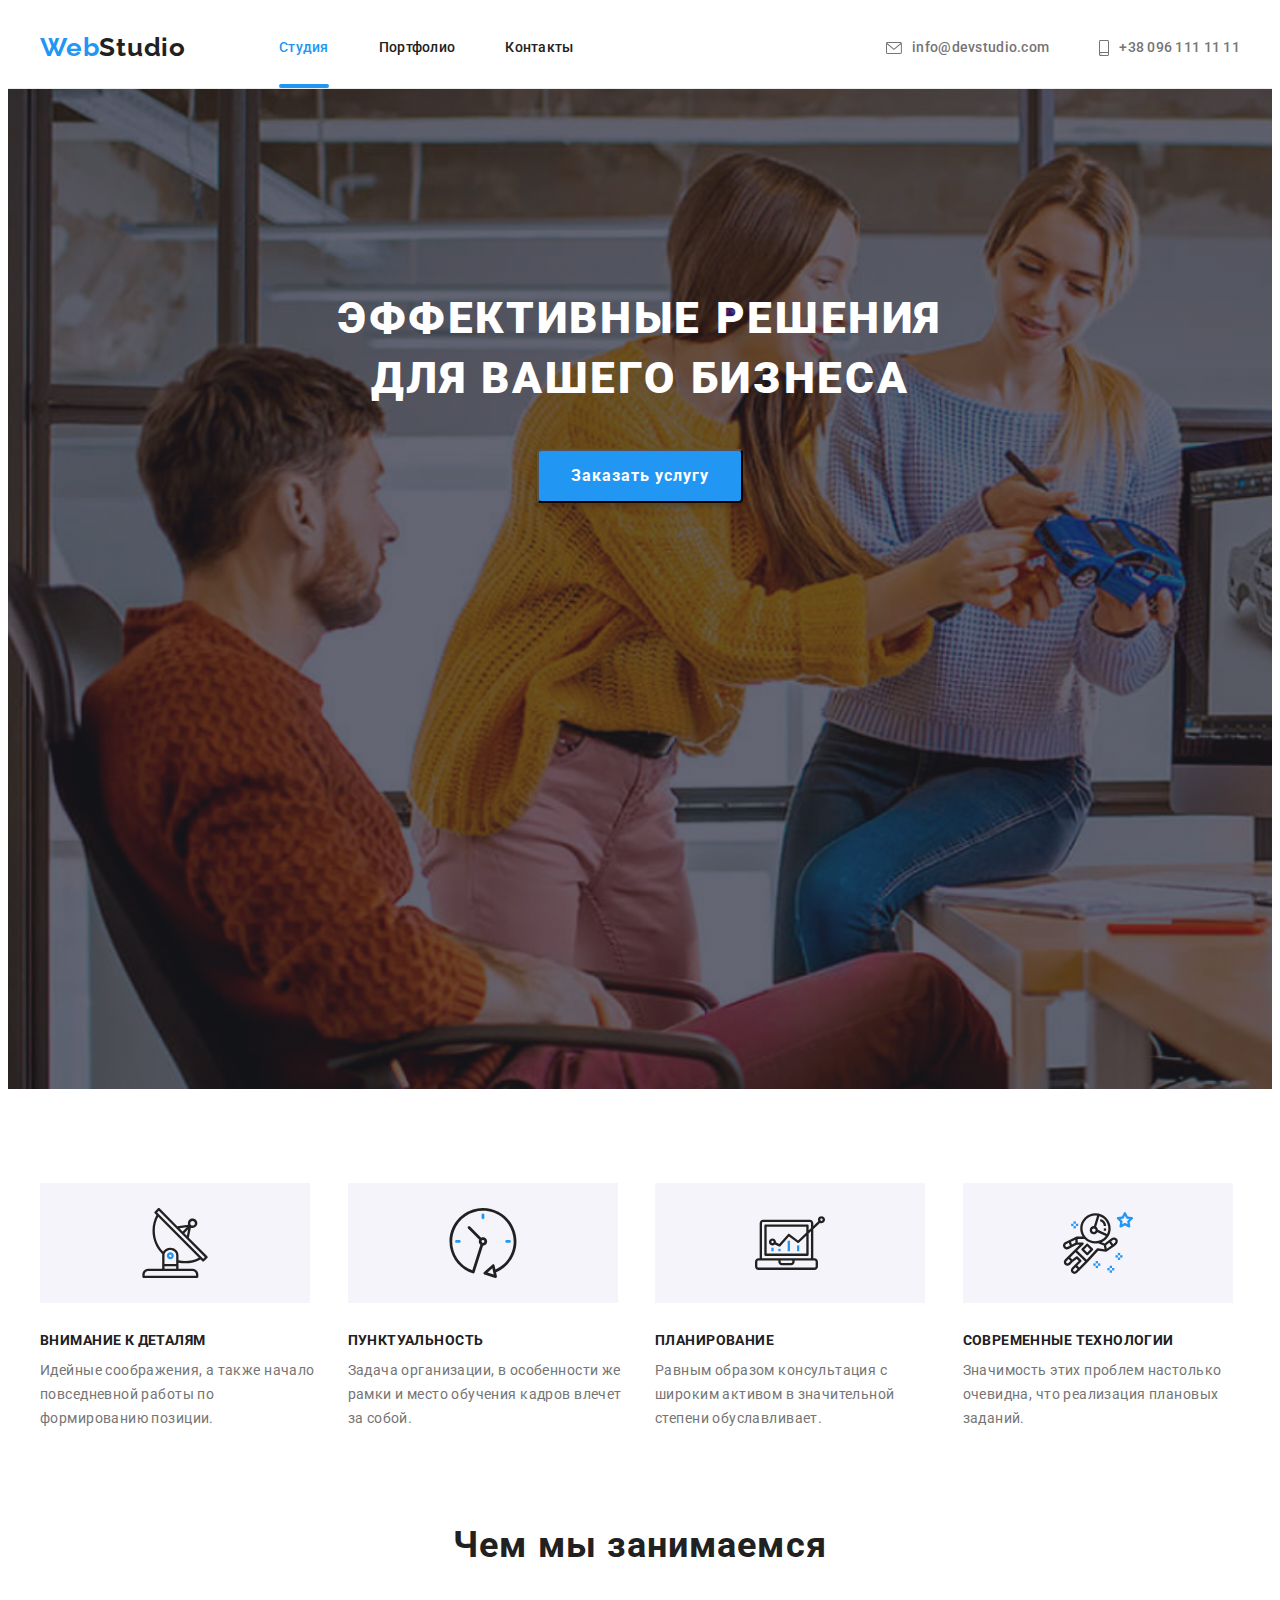
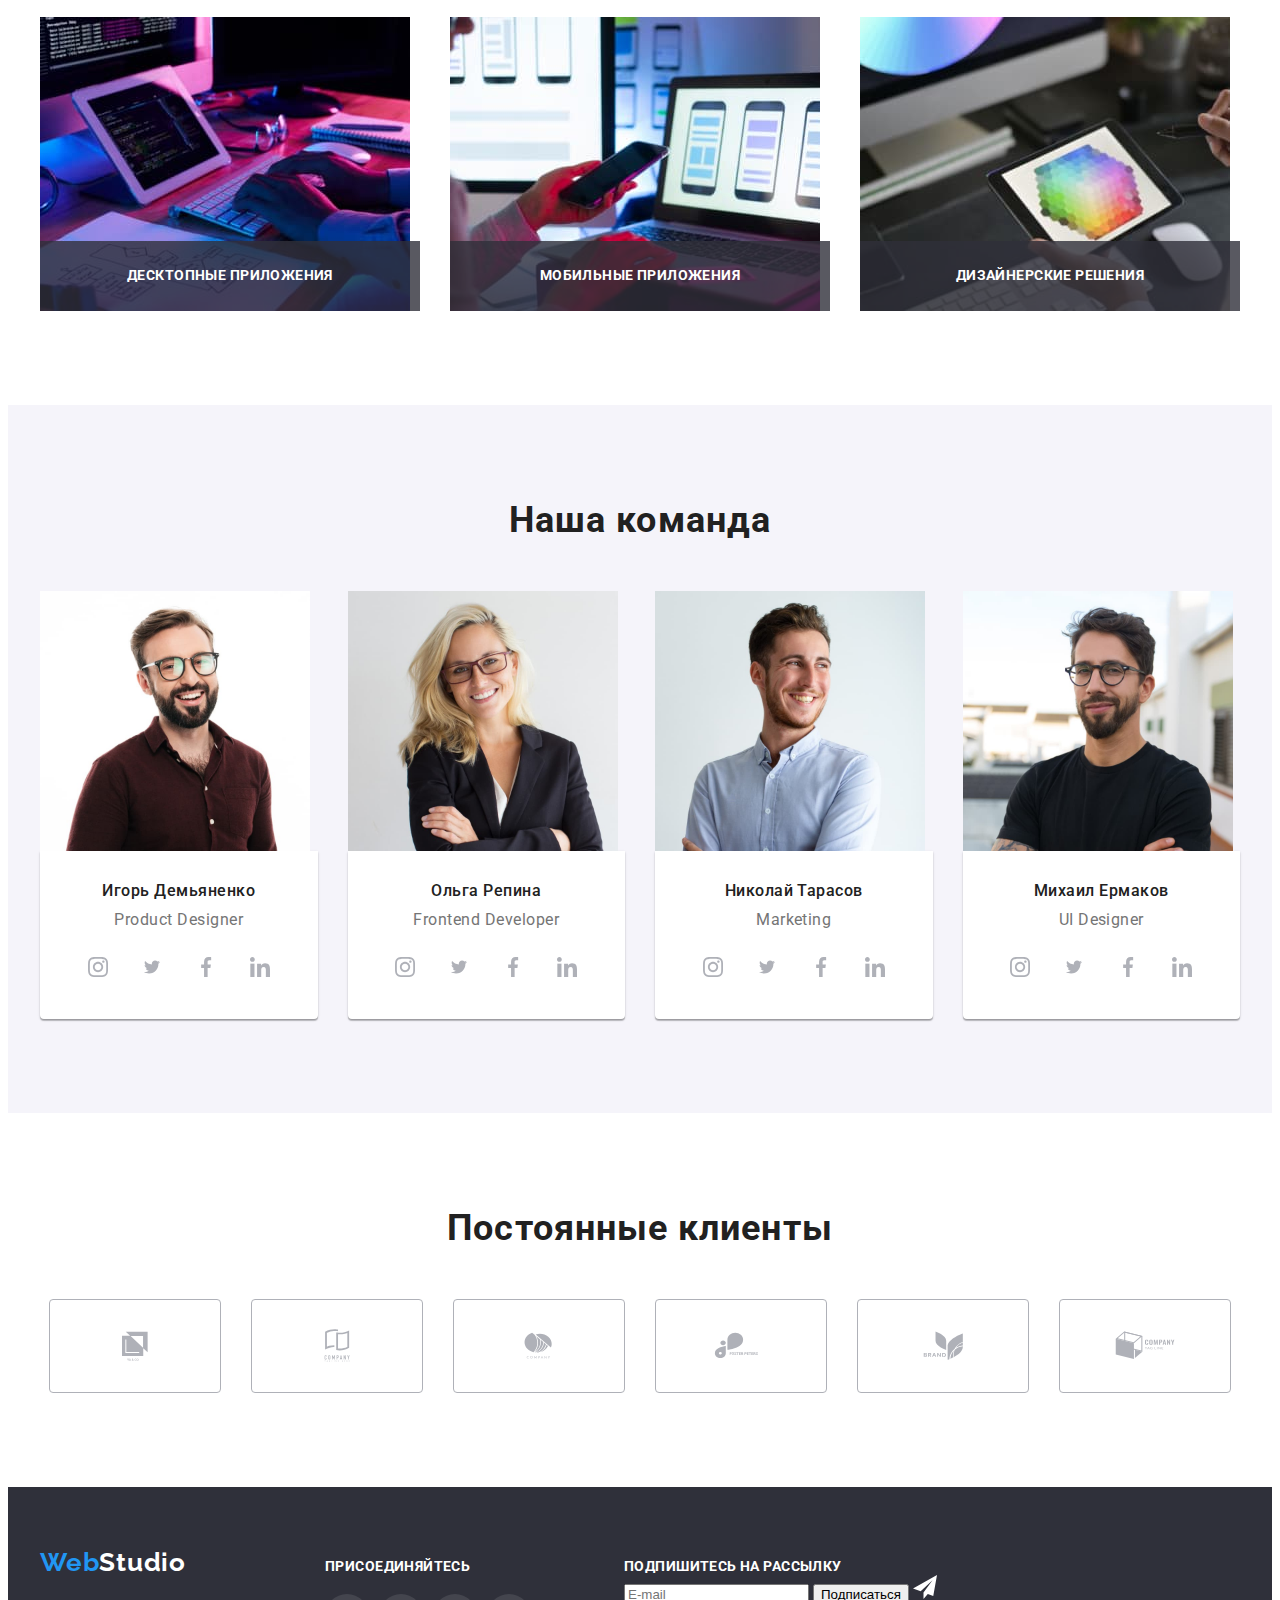
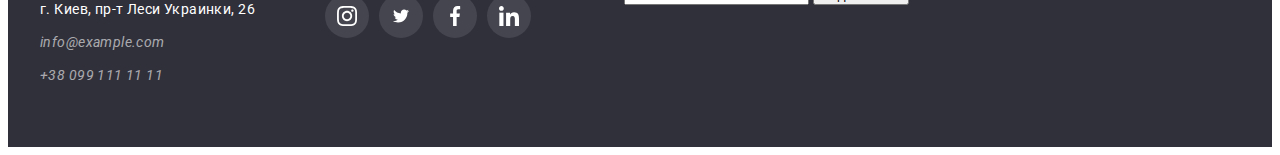
==== index.html @ 5a767172 "Добавляет часть разметки и стили формы мод окна" ====
<!DOCTYPE html>
<html lang="ru">
<head>
    <meta charset="UTF-8">
    <meta http-equiv="X-UA-Compatible" content="IE=edge">
    <meta name="viewport" content="width=device-width, initial-scale=1.0">
    <title>Web Studio</title>
    <link rel="preconnect" href="https://fonts.googleapis.com">
    <link rel="preconnect" href="https://fonts.gstatic.com" crossorigin>
    <link href="https://fonts.googleapis.com/css2?family=Raleway:wght@700&family=Roboto:wght@400;500;700;900&display=swap" rel="stylesheet">
    <link rel="stylesheet" href="https://cdnjs.cloudflare.com/ajax/libs/modern-normalize/1.1.0/modern-normalize.min.css" integrity="sha512-wpPYUAdjBVSE4KJnH1VR1HeZfpl1ub8YT/NKx4PuQ5NmX2tKuGu6U/JRp5y+Y8XG2tV+wKQpNHVUX03MfMFn9Q==" crossorigin="anonymous" referrerpolicy="no-referrer" />
    <link rel="stylesheet" href="./css/styles.css"/>
</head>
<body>
    <!--Header-->
        <header class="page-header">
            <div class="container header-container">
            <nav class="navigation">
                <!--логотип сайта-->
                <a class="logo logo-header link" href="./index.html">Web<span class="logo logo-2-theme-light">Studio</span></a>
                <ul class="menu list">
                    <li class="menu-item">
                        <a class="menu-link link current" href=./index.html>Студия</a>
                    </li>
                    <li class="menu-item">
                        <a class="menu-link link" href="./portfolio.html">Портфолио</a>
                    </li>
                    <li class="menu-item">
                        <a class="menu-link link" href="#contacts">Контакты</a>
                    </li>
                </ul>
            </nav>
            <ul class="menu-address link list">
                <li class="menu-address-item">
                    <a class="mail-address link list" href="mailto:info@devstudio.com">
                    <svg class="mail-address-icon" width="16" height="12">
                        <use href="./images/sprite.svg#icon-envelope"></use>
                    </svg>
                    info@devstudio.com
                </a>
                </li>
                <li class="menu-address-item">
                    <a class="phone-number link" href="tel:+380961111111">
                        <svg class="phone-number-icon" width="10" height="16">
                            <use href="./images/sprite.svg#icon-smartphone"></use>
                        </svg>
                        +38 096 111 11 11
                    </a>
                </li>
            </ul>
        </div>
        </header>
    <main>
        <!--Hero-->
        <section class="hero">
            <div class="container">
                <h1 class="hero-title">Эффективные решения для вашего бизнеса</h1>
                <button class="modal-button" type="button" data-modal-open>Заказать услугу</button>
            </div>
        </section>
        <section class="advantages section">
            <div class="container">
      <!--скрытый заголовок-->
            <h2 class="visually-hidden advantages-title">Наши преимущества</h2>
            <ul class="advantages-container list">
                <li class="advantages-container-item">
                    <div class="advantages-container-icon"> 
                        <svg class="advantages-icon" width="70" height="70">
                            <use href="./images/sprite.svg#icon-antenna"></use>
                        </svg>
                    </div>
                    <h3 class="advantages-subtitle">Внимание к деталям</h3>
                    <p class="advantages-description">Идейные соображения, а также начало повседневной работы по формированию позиции.</p>
                </li>
                <li class="advantages-container-item">
                    <div class="advantages-container-icon"> 
                        <svg class="advantages-icon" width="70" height="70">
                            <use href="./images/sprite.svg#icon-clock"></use>
                        </svg>
                    </div>
                    <h3 class="advantages-subtitle">Пунктуальность</h3>
                    <p class="advantages-description">Задача организации, в особенности же рамки и место обучения кадров влечет за собой.</p>
                </li>
                <li class="advantages-container-item">
                    <div class="advantages-container-icon"> 
                        <svg class="advantages-icon" width="70" height="70">
                            <use href="./images/sprite.svg#icon-diagram"></use>
                        </svg>
                    </div>
                    <h3 class="advantages-subtitle">Планирование</h3>
                    <p class="advantages-description">Равным образом консультация с широким активом в значительной степени обуславливает.</p>
                </li>
                <li class="advantages-container-item">
                    <div class="advantages-container-icon"> 
                        <svg class="advantages-icon" width="70" height="70">
                            <use href="./images/sprite.svg#icon-astronaut"></use>
                        </svg>
                    </div>
                    <h3 class="advantages-subtitle">Современные технологии</h3>
                    <p class="advantages-description">Значимость этих проблем настолько очевидна, что реализация плановых заданий.</p>
                </li>
            </ul>
            </div>
        </section>
        <!--About-->
        <section class="services section">
            <div class="container">
                <h2 class="services-title">Чем мы занимаемся</h2>
                <ul class="services-list list">
                  <li class="services-list-item">
                      <img class="services-images" src="./images/about/img-1.jpg" alt="планшет" width="370" height="294" />
                      <p class="services-images-description">Десктопные приложения</p>
                  </li>
                  <li class="services-list-item">
                      <img class="services-images" src="./images/about/img-2.jpg" alt="ноутбук" width="370" height="294" />
                      <p class="services-images-description">Мобильные приложения</p>
                  </li>
                  <li class="services-list-item">
                      <img class="services-images" src="./images/about/img-3.jpg" alt="графический планшет" width="370" height="294" />
                      <p class="services-images-description">Дизайнерские решения</p>
                  </li>  
                </ul>
            </div>
        </section>
        <!--Our Team-->
        <section class="our-team section">
            <div class="container">
           <h2 class="our-team-title">Наша команда</h2> 
           <ul class="our-team-list list">
               <li class="our-team-list-item">
                <img src="./images/our-team/member-1.jpg" alt="мужчина" width="270" height="260" />
                   <div class="our-team-content-wrapper">
                    <h3 class="our-team-subtitle">Игорь Демьяненко</h3>
                    <p class="our-team-description" lang="en">Product Designer</p>
                    <ul class="social-list list">
                        <li class="social-list-item">
                            <a href="" class="social-list-link">
                                <svg class="social-list-icon" width="20" height="20">
                                    <use href="./images/sprite.svg#icon-instagram"></use>
                                </svg>
                            </a>
                        </li>
                        <li class="social-list-item">
                            <a href="" class="social-list-link">
                                <svg class="social-list-icon" width="20" height="16">
                                    <use href="./images/sprite.svg#icon-twitter"></use>
                                </svg>
                            </a>
                        </li>
                        <li class="social-list-item">
                            <a href="" class="social-list-link">
                                <svg class="social-list-icon" width="20" height="20">
                                    <use href="./images/sprite.svg#icon-facebook"></use>
                                </svg>
                            </a>
                        </li>
                        <li class="social-list-item">
                            <a href="" class="social-list-link">
                                <svg class="social-list-icon" width="20" height="20">
                                    <use href="./images/sprite.svg#icon-linkedin"></use>
                                </svg>
                            </a>
                        </li>
                    </ul>
                   </div>
               </li>
               <li class="our-team-list-item">
                <img src="./images/our-team/member-2.jpg" alt="женщина" width="270" height="260" />
                   <div class="our-team-content-wrapper">
                    <h3 class="our-team-subtitle">Ольга Репина</h3>
                    <p class="our-team-description" lang="en">Frontend Developer</p>  
                    <ul class="social-list list">
                        <li class="social-list-item">
                            <a href="" class="social-list-link">
                                <svg class="social-list-icon" width="20" height="20">
                                    <use href="./images/sprite.svg#icon-instagram"></use>
                                </svg>
                            </a>
                        </li>
                        <li class="social-list-item">
                            <a href="" class="social-list-link">
                                <svg class="social-list-icon" width="20" height="16">
                                    <use href="./images/sprite.svg#icon-twitter"></use>
                                </svg>
                            </a>
                        </li>
                        <li class="social-list-item">
                            <a href="" class="social-list-link">
                                <svg class="social-list-icon" width="20" height="20">
                                    <use href="./images/sprite.svg#icon-facebook"></use>
                                </svg>
                            </a>
                        </li>
                        <li class="social-list-item">
                            <a href="" class="social-list-link">
                                <svg class="social-list-icon" width="20" height="20">
                                    <use href="./images/sprite.svg#icon-linkedin"></use>
                                </svg>
                            </a>
                        </li>
                    </ul>
                   </div>
               </li>
               <li class="our-team-list-item">
                <img src="./images/our-team/member-3.jpg" alt="мужчина" width="270" height="260" />
                   <div class="our-team-content-wrapper">
                    <h3 class="our-team-subtitle">Николай Тарасов</h3>
                    <p class="our-team-description" lang="en">Marketing</p>  
                    <ul class="social-list list">
                        <li class="social-list-item">
                            <a href="" class="social-list-link">
                                <svg class="social-list-icon" width="20" height="20">
                                    <use href="./images/sprite.svg#icon-instagram"></use>
                                </svg>
                            </a>
                        </li>
                        <li class="social-list-item">
                            <a href="" class="social-list-link">
                                <svg class="social-list-icon" width="20" height="16">
                                    <use href="./images/sprite.svg#icon-twitter"></use>
                                </svg>
                            </a>
                        </li>
                        <li class="social-list-item">
                            <a href="" class="social-list-link">
                                <svg class="social-list-icon" width="20" height="20">
                                    <use href="./images/sprite.svg#icon-facebook"></use>
                                </svg>
                            </a>
                        </li>
                        <li class="social-list-item">
                            <a href="" class="social-list-link">
                                <svg class="social-list-icon" width="20" height="20">
                                    <use href="./images/sprite.svg#icon-linkedin"></use>
                                </svg>
                            </a>
                        </li>
                    </ul>
                   </div>
               </li>
               <li class="our-team-list-item">
                <img src="./images/our-team/member-4.jpg" alt="мужчина" width="270" height="260" />
                   <div class="our-team-content-wrapper">
                    <h3 class="our-team-subtitle">Михаил Ермаков</h3>
                    <p class="our-team-description" lang="en"> UI Designer</p> 
                    <ul class="social-list list">
                        <li class="social-list-item">
                            <a href="" class="social-list-link">
                                <svg class="social-list-icon" width="20" height="20">
                                    <use href="./images/sprite.svg#icon-instagram"></use>
                                </svg>
                            </a>
                        </li>
                        <li class="social-list-item">
                            <a href="" class="social-list-link">
                                <svg class="social-list-icon" width="20" height="16">
                                    <use href="./images/sprite.svg#icon-twitter"></use>
                                </svg>
                            </a>
                        </li>
                        <li class="social-list-item">
                            <a href="" class="social-list-link">
                                <svg class="social-list-icon" width="20" height="20">
                                    <use href="./images/sprite.svg#icon-facebook"></use>
                                </svg>
                            </a>
                        </li>
                        <li class="social-list-item">
                            <a href="" class="social-list-link">
                                <svg class="social-list-icon" width="20" height="20">
                                    <use href="./images/sprite.svg#icon-linkedin"></use>
                                </svg>
                            </a>
                        </li>
                    </ul>
                   </div>
               </li>
           </ul>
        </div>
        </section>
        <section class="our-clients section">
            <div class="container">
            <h2 class="our-clients-title">Постоянные клиенты</h2>
            <ul class="our-clients-list list">
                <li class="our-clients-list-item">
                    <a class="our-clients-list-link" href="">
                        <svg class="our-clients-icon" width="106" height="60">
                            <use href="./images/sprite.svg#icon-Client-1"></use>
                        </svg>
                    </a>
                </li>
                <li class="our-clients-list-item">
                    <a class="our-clients-list-link" href="">
                        <svg class="our-clients-icon" width="106" height="60">
                            <use href="./images/sprite.svg#icon-Client-2"></use>
                        </svg>
                    </a>
                </li>
                <li class="our-clients-list-item">
                    <a class="our-clients-list-link" href="">
                        <svg class="our-clients-icon" width="106" height="60">
                            <use href="./images/sprite.svg#icon-Client-3"></use>
                        </svg>
                    </a>
                </li>
                <li class="our-clients-list-item">
                    <a class="our-clients-list-link" href="">
                        <svg class="our-clients-icon" width="106" height="60">
                            <use href="./images/sprite.svg#icon-Client-4"></use>
                        </svg>
                    </a>
                </li>
                <li class="our-clients-list-item">
                    <a class="our-clients-list-link" href="">
                        <svg class="our-clients-icon" width="106" height="60">
                            <use href="./images/sprite.svg#icon-Client-5"></use>
                        </svg>
                    </a>
                </li>
                <li class="our-clients-list-item">
                    <a class="our-clients-list-link" href="">
                        <svg class="our-clients-icon" width="106" height="60">
                            <use href="./images/sprite.svg#icon-Client-6"></use>
                        </svg>
                    </a>
                </li>
            </ul>
        </div>
        </section>
    </main>
    <footer class="footer">
        <div class="container footer-container">
        <div class="footer-address">
                <a class="logo-footer link" href="">Web<span class="logo logo-2-theme-dark">Studio</span></a>
            <address class="footer-contacts">
                <ul id="contacts" class="footer-list list">
                    <li class="footer-list-item">
                        <a class="footer-address link" href="https://goo.gl/maps/5pLSyK26MjpnqcrL8" target="_blank" rel="noopener noreferrer">г. Киев, пр-т Леси Украинки, 26</a>
                    </li>
                    <li class="footer-list-item">
                        <a class="footer-list-link link" href="mailto:info@example.com">info@example.com</a>
                    </li>
                    <li class="footer-list-item">
                        <a class="footer-list-link link" href="tel:+380991111111">+38 099 111 11 11</a>
                    </li>
                </ul>
            </address> 
        </div>
        <div class="footer-join">
            <h2 class="footer-join-title">Присоединяйтесь</h2>
            <ul class="footer-join-list list">
                <li class="footer-join-list-item">
                    <a class="footer-join-list-link" href="">
                        <svg class="footer-join-list-icon" width="20px" height="20px">
                            <use href="./images/sprite.svg#icon-instagram"></use>
                        </svg>
                    </a>
                </li>
                <li class="footer-join-list-item">
                    <a class="footer-join-list-link" href="">
                        <svg class="footer-join-list-icon" width="20" height="16">
                            <use href="./images/sprite.svg#icon-twitter"></use>
                        </svg>
                    </a>
                </li>
                <li class="footer-join-list-item">
                    <a class="footer-join-list-link" href="">
                        <svg class="footer-join-list-icon" width="20" height="20">
                            <use href="./images/sprite.svg#icon-facebook"></use>
                        </svg>
                    </a>
                </li>
                <li class="footer-join-list-item">
                    <a class="footer-join-list-link" href="">
                        <svg class="footer-join-list-icon" width="20" height="20">
                            <use href="./images/sprite.svg#icon-linkedin"></use>
                        </svg>
                    </a>
                </li>
            </ul>
        </div>
        <div class="footer-mailing">
            <h2 class="footer-mailing-title">Подпишитесь на рассылку</h2>
            <div class="footer-mailing-form">
                <label class="footer-mailing-label" for="mailing-input"></label>
                <input class="footer-mailing-input" type="email" name="user-mailing" placeholder="E-mail" id="mailing-input">
            <button class="footer-mailing-button" type="submit">Подписаться</button>
            <svg class="footer-mailing-button-icon" width="24" height="24">
                <use href="./images/sprite.svg#icon-send"></use>
            </svg>
        </div>
        </div>
    </div>
    </footer>
    <div class="backdrop is-hidden" data-modal>
        <div class="modal">
            <button type="button" class="modal-close-button" data-modal-close>
                <svg class="modal-close-button-icon" width="18" height="18">
                    <use href="./images/sprite.svg#icon-close"></use>
                </svg>
            </button>
            <form class="contact-form">
                <b class="contact-form-action">Оставьте свои данные, мы вам перезвоним</b>
                <label class="contact-form-label">
                    <span class="contact-form-label-span">Имя</span>   
                    <div class="contact-form-input-wrapper">
                        <input class="contact-form-input" type="text" required name="user-name" minlength="2">
                        <svg class="contact-form-input-icon" width="18" height="18">
                            <use href="./images/sprite.svg#name-input-icon"></use>
                        </svg>  
                    </div>       
                </label>
                <label class="contact-form-label">
                    <span class="contact-form-label-span">Телефон</span>     
                    <div class="contact-form-input-wrapper">
                        <input class="contact-form-input" type="tel" required name="user-phone-number" pattern="[0-9]{3}-[0-9]{3}-[0-9]{2}-[0-9]{2}" title="xxx-xxx-xx-xx">
                        <svg class="contact-form-input-icon" width="18" height="18">
                            <use href="./images/sprite.svg#phone-input-icon"></use>
                        </svg>
                    </div>
                </label>
                <label class="contact-form-label">
                    <span class="contact-form-label-span">Почта</span>  
                    <div class="contact-form-input-wrapper">
                        <input class="contact-form-input" type="email" required name="user-mail">
                        <svg class="contact-form-input-icon" width="18" height="18">
                            <use href="./images/sprite.svg#email-input-icon"></use>
                        </svg>
                    </div>          
                </label>
                <label class="contact-form-label">
                    <span class="contact-form-label-span">Комментарий</span>                      
                    <textarea class="contact-form-message" name="user-message" placeholder="Введите текст"></textarea>
                </label>
                <input class="contact-form-checkbox" type="checkbox" name="user-policy" required>
                <label>Соглашаюсь с рассылкой и принимаю <a class="contact-form-checkbox-link" href=>Условия договора</a></label>
                <button class="contact-form-button" type="submit">Отправить</button>
            </form>
        </div>
    </div>
    
<script src="./js/modal.js"></script>
</body>
</html>
---- css/styles.css ----
:root {
    --main-color: #212121; 
    --accent-color: #2196F3;
    --main-font:'Roboto', sans-serif;
    --secondary-font: 'Raleway', sans-serif;
    --header-background-color: #FFFFFF;
    --accent-background: #2F303A;
}

h1, 
h2, 
h3,
h4,
h5,
h6,
p {
margin-top: 0;
margin-bottom: 0;
}

ul,ol {
    margin-top: 0;
    margin-bottom: 0;
    padding-left: 0;
}

img {
    display: block;
}

a {
    display: block;
}

.link {
    text-decoration: none;
}

.list {
    list-style: none;
}

body {
    font-family: var(--main-font); 
    color: var(--main-color);
}

.container {
    width: 1200px;
    padding-left: 15px;
    padding-right: 15px;
    margin-left: auto;
    margin-right: auto; 
}

.section {
    padding-top: 94px;
    padding-bottom: 94px;
}

.visually-hidden {
    position: absolute;
    width: 1px;
    height: 1px;
    margin: -1px;
    border: 0;
    padding: 0;
    
    white-space: nowrap;
    clip-path: inset(100%);
    clip: rect(0 0 0 0);
    overflow: hidden;
  }

/* ==================Header================== */

.page-header {
    border-bottom: 1px solid #ECECEC;
}

.header-container {
    display: flex;
    align-items: center;
    justify-content: space-between;  
}

.header {
    background-color: var(--header-background-color);
}

.navigation {
    display: flex;
    align-items: center;
}

.menu {
    display: flex;
    align-items: center;
}

.menu-address {
    display: flex;
}



.logo {
    font-family: var(--secondary-font);
    font-weight: 700;
    font-size: 26px;
    line-height: 1.19;
    letter-spacing: 0.03em;
    
    color: #2196F3;
}

.logo-header {
    margin-right: 93px;
    padding-top: 24px;
    padding-bottom: 25px;
}


.logo-2-theme-light {
    color:#212121
}

.logo-2-theme-dark {
color:#FFFFFF
}

.menu .menu-link.current {
    color:var(--accent-color)
}

.menu .menu-link.current::after {
  position: absolute;

  display: block;
  content: '';
  width: 100%;
  height: 4px;
  border-radius: 2px;
  margin-top: 28px;

  background-color: var(--accent-color);

}


.menu-item:not(:last-child) {
    margin-right:50px;
}


.menu-link {
position: relative;
font-weight: 500;
font-size: 14px;
line-height: 1.14;
letter-spacing: 0.02em;
color:inherit;

padding-top: 32px;
padding-bottom: 32px;

transition: color 250ms cubic-bezier(0.4, 0, 0.2, 1);
}


.menu-link:hover,
.menu-link:focus {
  color:var(--accent-color);
}

.menu-address-item:not(:last-child) {
    margin-right: 50px;
}

.mail-address {
    display: flex;
    align-items: center;
    font-weight: 500;
    font-size: 14px;
    line-height: 1.14;
    letter-spacing: 0.02em;
    
    color: #757575; 

    padding-top: 32px;
    padding-bottom: 32px;  

    transition: color 250ms cubic-bezier(0.4, 0, 0.2, 1);
}

.mail-address:hover,
.mail-address:focus {
    color:var(--accent-color);
}

.mail-address:hover .mail-address-icon,
.mail-address:focus .mail-address-icon{
    fill:var(--accent-color);
}

.mail-address-icon {
    margin-right: 10px;
    fill: #757575;
    transition: fill 250ms cubic-bezier(0.4, 0, 0.2, 1);

}

.phone-number {
    display: flex;
    align-items: center;
font-weight: 500;
font-size: 14px;
line-height: 1.14;
letter-spacing: 0.02em;
 color: #757575;

 padding-top: 32px;
 padding-bottom: 32px;  

 transition: color 250ms cubic-bezier(0.4, 0, 0.2, 1);
}

.phone-number:hover,
.phone-number:focus {
    color:var(--accent-color);
}


.phone-number:hover .phone-number-icon,
.phone-number:focus .phone-number-icon {
    fill:var(--accent-color);
}

.phone-number-icon {
    margin-right: 10px;
    fill: #757575;
    transition: fill 250ms cubic-bezier(0.4, 0, 0.2, 1);
}

/* ==================Hero================== */

.hero {
    max-width: 1600px;
  height: 600px;
  margin-left: auto;
  margin-right: auto;
    background-image: linear-gradient(rgba(47, 48, 58, 0.4), rgba(47, 48, 58, 0.4)), 
    url("../images/hero/hero-background.jpg");
    background-size: cover;
    background-repeat: no-repeat;
    background-color: var(--accent-background);
    padding-top: 200px;
    padding-bottom: 200px;
}

.hero-title {
max-width: 696px;
min-height: 120px;
font-weight: 900;
font-size: 44px;
line-height: 1.36;

text-align: center;
letter-spacing: 0.06em;
text-transform: uppercase;

color: #FFFFFF;

margin-right:auto;
margin-left:auto;
margin-bottom: 40px;
}

.modal-button {
    min-width: 200px;
    font-family: inherit;
    font-weight: 700;
    font-size: 16px;
    line-height: 1.87;
    
    display: flex;
    align-items: center;
    text-align: center;
    letter-spacing: 0.06em;
    cursor: pointer;
    background-color: var(--accent-color);
    color: #FFFFFF;

    box-shadow: 0px 4px 4px rgba(0, 0, 0, 0.15);
    border-radius: 4px;
    padding: 10px 32px;

    margin-right:auto;
    margin-left:auto; 

    transition: background-color 250ms cubic-bezier(0.4, 0, 0.2, 1);
}

.modal-button:hover,
.modal-button:focus {
    background-color: #188CE8;
}

/* ==================Section Anvantages================== */

.advantages{
    padding-bottom: 0;
}


.advantages-container {
    display:flex;
    flex: wrap;
    margin-top: -30px;
    margin-left: -30px;
}

.advantages-container-icon {
    width: 270px;
    height: 120px;
    display: flex;
    align-items: center;
    justify-content: center;
    margin-bottom: 30px;
    background-color: #F5F4FA;;
}


.advantages-container-item {
    flex-basis: calc((100% - 120px) / 4);
    margin-top: 30px;
    margin-left: 30px;
    min-width: 270px;
}

.advantages-subtitle {
    margin-bottom: 10px;
}

.advantages-subtitle {
    font-weight: 700;
    font-size: 14px;
    line-height: 1.14;
    letter-spacing: 0.03em;
    text-transform: uppercase;
}

.advantages-description {
    font-weight: 400;
    font-size: 14px;
    line-height: 1.71;
    
    letter-spacing: 0.03em;
    
    color: #757575;
}



/* ==================Services================== */

.services-title {
    font-weight: 700;
    font-size: 36px;
    line-height: 1.16;
    text-align: center;
    letter-spacing: 0.03em;
    }

.services-title {
    margin-bottom: 50px;
}

.services-list {
    display: flex;
    flex-wrap: wrap;
   margin-left: -30px;
   margin-top: -30px;
}

.services-list-item {
    position: relative;
    flex-basis: calc((100% - 90px) / 3);
    margin-left: 30px;
    margin-top: 30px;
}

.services-images-description {
width: 100%;
position: absolute;
bottom: 0;
left: 0;

padding-top: 27px;
padding-bottom: 27px;

font-family: var(--main-font);
font-weight: 700;
font-size: 14px;
line-height: 1.14;
text-align: center;
letter-spacing: 0.03em;
text-transform: uppercase;

color: #FFFFFF;
background: rgba(47, 48, 58, 0.8);
}

/* ==================Our Team================== */

.our-team-title {
    margin-bottom: 50px;
}

.our-team-list {
    display: flex;
    flex-wrap: wrap;
    margin-left: -30px;
    margin-top: -30px;
}

.our-team-list-item {
    flex-basis: calc((100% - 120px) / 4);
    margin-left: 30px;
    margin-top: 30px;
}


.our-team-content-wrapper {
    padding-top: 30px;
    padding-bottom: 30px;
    padding-left: 32px;
    padding-right: 32px;
    

    background: #FFFFFF;
/* material shadow v1 */

box-shadow: 0px 1px 3px rgba(0, 0, 0, 0.12), 0px 1px 1px rgba(0, 0, 0, 0.14), 0px 2px 1px rgba(0, 0, 0, 0.2);
border-radius: 0px 0px 4px 4px;
}


.our-team {
    background-color: #F5F4FA;
}

.our-team-title {
font-weight: 700;
font-size: 36px;
line-height: 1.17;
text-align: center;
letter-spacing: 0.03em;
}

.our-team-subtitle {
    margin-bottom: 10px;

font-weight: 500;
font-size: 16px;
line-height: 1.19;

text-align: center;
letter-spacing: 0.03em;
}

.our-team-description {
font-weight: 400;
font-size: 16px;
line-height: 1.19;

text-align: center;
letter-spacing: 0.03em;

color: #757575;
margin-bottom: 16px;
}

.social-list {
    display: flex;
    justify-content: center;
}

.social-list-link {
    display: flex;
    align-items: center;
    justify-content: center;
    width: 44px;
    height: 44px;
    background-color:#FFFFFF;
    border-radius: 50%;

    transition: background-color 250ms cubic-bezier(0.4, 0, 0.2, 1);
}

.social-list-item:not(:last-child) {
    margin-right: 10px;
}

.social-list-icon {
    fill: #AFB1B8;
    transition: fill 250ms cubic-bezier(0.4, 0, 0.2, 1);
}

.social-list-link:hover,
.social-list-link:focus {
    background-color:var(--accent-color);
}

.social-list-link:hover .social-list-icon,
.social-list-link:focus .social-list-icon {
    fill: #FFFFFF;;
}

/* ==================Our clients================== */

.our-clients-title {
    font-family: var(--main-font);
font-style: normal;
font-weight: 700;
font-size: 36px;
line-height: 42px;
text-align: center;
letter-spacing: 0.03em;

color: var(--main-color);

margin-bottom: 50px;
}

.our-clients-list {
    display: flex;
    justify-content: center;
    align-items: center;
}

.our-clients-icon {
    fill:#AFB1B8;
    transition: fill 250ms cubic-bezier(0.4, 0, 0.2, 1);
}

.our-clients-list-link {
    display: flex;
    justify-content: center;
    align-items:center;

    width: 170px;
    height: 92px;

    border: 1px solid #AFB1B8;
border-radius: 4px;
transition: border-color 250ms cubic-bezier(0.4, 0, 0.2, 1);

}

.our-clients-list-item:not(:last-child) {
    margin-right: 30px;
}

.our-clients-list-link:hover,
.our-clients-list-link:focus {
    border-color: var(--accent-color);
}

.our-clients-list-link:hover .our-clients-icon,
.our-clients-list-link:focus .our-clients-icon {
    fill:var(--accent-color);
}




/* ==================Footer================== */

.footer {
    background-color: var(--accent-background);
    padding-top: 60px;
    padding-bottom: 60px;
}

.logo-footer {
font-family: var(--secondary-font);
font-style: normal;
font-weight: 700;
font-size: 26px;
line-height: 1.19;

letter-spacing: 0.03em;

color: #2196F3;

margin-bottom: 20px;
}

.footer-list-item:not(:last-child) {
    margin-bottom: 9px;
}

.footer-address {
font-style: normal;
font-weight: 400;
font-size: 14px;
line-height: 1.71;

letter-spacing: 0.03em;

color: #FFFFFF;

transition: color 250ms cubic-bezier(0.4, 0, 0.2, 1);
}

.footer-address:hover,
.footer-address:focus {
    color:var(--accent-color)
}

.footer-list-link {
font-weight: 400;
font-size: 14px;
line-height: 1.71;

letter-spacing: 0.03em;

color: rgba(255, 255, 255, 0.6);

transition: color 250ms cubic-bezier(0.4, 0, 0.2, 1);
}

.footer-list-link:hover,
.footer-list-link:focus {
    color:var(--accent-color)
}

.footer-container {
    display: flex;
    align-items: baseline;
}

.footer-join {
    margin-left: 70px;
}

.footer-join-list {
    display: flex;
    justify-content: center;

}

.footer-join-title {
    font-family: var(--main-font);
font-weight: 700;
font-size: 14px;
line-height: 16px;
letter-spacing: 0.03em;
text-transform: uppercase;

color: #FFFFFF;

margin-bottom: 20px;

}

.footer-join-list-item:not(:last-child) {
    margin-right: 10px;
}

.footer-join-list-link {
    width: 44px;
    height:44px;
    background-color: rgba(255, 255, 255, 0.1);
    border-radius: 50%;

    display: flex;
    justify-content: center;
    align-items: center;

    transition: background-color 250ms cubic-bezier(0.4, 0, 0.2, 1);
}

.footer-join-list-icon {
    fill: #FFFFFF;
    transition: fill 250ms cubic-bezier(0.4, 0, 0.2, 1);
}

.footer-join-list-link:hover,
.footer-join-list-link:focus {
    background-color:var(--accent-color);
}

.footer-join-list-link:hover .footer-join-list-icon,
.footer-join-list-link:focus .footer-join-list-icon {
    fill: #FFFFFF;;
}

/* ==================Footer Mailing================== */
.footer-mailing {
    margin-left: 93px;
}

.footer-mailing-title {
font-family: var(--main-font);
font-weight: 700;
font-size: 14px;
line-height: 1.14;
letter-spacing: 0.03em;
text-transform: uppercase;

color: #FFFFFF;

}

/* ==================/Footer Mailing================== */

/* ==================Portfolio page================== */

.filter-portfolio-list {
    display: flex;
    justify-content: center;
    margin-bottom: 50px;
}

.filter-portfolio-list:active{
    color: var(--accent-color);
}

.filter-portfolio-list-item:not(:last-child){
    margin-right: 8px;
}

.filter-portfolio-list-button {
font-family: inherit;
font-weight: 500;
font-size: 16px;
line-height: 1.62;

text-align: center;
letter-spacing: 0.03em;
cursor: pointer;

color: inherit;
background-color: #F5F4FA;
border-radius: 4px;
border: none;

padding: 6px 22px;

transition: color 250ms cubic-bezier(0.4, 0, 0.2, 1), background-color 250ms cubic-bezier(0.4, 0, 0.2, 1), box-shadow 250ms cubic-bezier(0.4, 0, 0.2, 1);
}

.filter-portfolio-list-button:hover,
.filter-portfolio-list-button:focus {
    color:#FFFFFF;
    background-color: var(--accent-color);
    box-shadow: 0px 3px 1px rgba(0, 0, 0, 0.1), 0px 1px 2px rgba(0, 0, 0, 0.08), 0px 2px 2px rgba(0, 0, 0, 0.12);
}


.portfolio-list {
    display: flex;
    flex-wrap: wrap;
    margin-left: -30px;
    margin-top: -30px;
}

.portfolio-list-link:hover,
.portfolio-list-link:focus {
box-shadow: 0px 1px 1px rgba(0, 0, 0, 0.12), 0px 4px 4px rgba(0, 0, 0, 0.06), 1px 4px 6px rgba(0, 0, 0, 0.16);
}

.portfolio-list-item {
    flex-basis: calc((100% - 90px) / 3);
    margin-left: 30px;
    margin-top: 30px;
}


.portfolio-list-wrapper {
    padding: 20px 24px;
    background: #FFFFFF;
    border: 1px solid #EEEEEE;
    border-top: 0px;
}

.portfolio-subtitle {
margin-bottom: 4px;
font-family: inherit;
font-weight: 700;
font-size: 18px;
line-height: 2;


letter-spacing: 0.06em;

color:inherit; 
}

.portfolio-description {
font-size: 16px;
line-height: 1.88;


letter-spacing: 0.03em;

color: #757575;
}

.portfolio-list-link {
font-family: inherit;
color: inherit;
}

/* ==========================Overlay================*/
.portfolio-box {
    position: relative;
    overflow: hidden;
}

.portfolio-overlay {
    position: absolute;
    display: flex;
    justify-content: center;
    align-items: center;

    top: 0;
    left: 0;

    width: 100%;
    height: 100%;

    background: rgba(33, 150, 243, 0.9);

    padding-left: 24px;
    padding-right: 24px;

    transform: translateY(100%);
    transition: opacity 250ms cubic-bezier(0.4, 0, 0.2, 1), transform 250ms cubic-bezier(0.4, 0, 0.2, 1);
  }


  .portfolio-overlay-description {
    font-family: var(--main-font);
    font-weight: 400;
    font-size: 18px;
    line-height: 1.56;
   
    padding: (63px 24px);

    letter-spacing: 0.03em;
    
    color: #FFFFFF;
  }


  .portfolio-list-link:hover .portfolio-overlay {
      opacity: 1;
    transform: translateY(0);
  }
  
/* ==========================Overlay================*/


/* ==================Modal button================== */

.backdrop {
    position: fixed;
    top: 0;
    left: 0;
    width: 100vw;
    height: 100vh;

    background: rgba(0, 0, 0, 0.2);

    transition: opacity 500ms linear, visibility 500ms linear;
}

.modal {
    position: absolute;
    top: 50%;
    left: 50%;
    transform: translate(-50%, -50%);


    width: 528px;
    height: 580px;
    background-color:#FFFFFF;
    box-shadow: 0px 1px 3px rgba(0, 0, 0, 0.12), 0px 1px 1px rgba(0, 0, 0, 0.14), 0px 2px 1px rgba(0, 0, 0, 0.2);
    border-radius: 4px;

    padding: 40px;
}

.modal-close-button {
    position: absolute;
    top: 8px;
    right: 8px;

    display: flex;
    justify-content: center;
    align-items: center;

    width: 30px;
    height: 30px;

    background-color: #FFFFFF;
    border-radius: 50%;
     border: 1px solid rgba(0, 0, 0, 0.1);
     cursor: pointer;
     padding: 0;
}

.backdrop.is-hidden {
    opacity: 0;
    visibility: hidden;
    pointer-events: none;

}

/* ==================/Modal button================== */

/* ==================Contact Form================== */

.contact-form {
    display: flex;
    flex-direction: column;
}

.contact-form-action {
font-family: var(--main-font);
font-weight: 700;
font-size: 20px;
line-height: 1.15;
text-align: center;
letter-spacing: 0.03em;

margin-bottom: 12px;

color: #212121;
}

/* Марджин задаем соседним элементам */
.contact-form-label {
margin-bottom: 10px;
position: relative;
}

.contact-form-label-span {
font-family: var(--main-font);
font-weight: 400;
font-size: 12px;
line-height: 1.17;

letter-spacing: 0.01em;

color: #757575;
}

.contact-form-input-wrapper {
    position: relative;
}

.contact-form-input {
width: 100%;
height: 40px;

padding-left: 42px;

border: 1px solid rgba(33, 33, 33, 0.2);
border-radius: 4px;
transition: border-color 250ms cubic-bezier(0.4, 0, 0.2, 1);
}

/* На элементы фформы стилизируем только фокус, при наведении ничего меняться не должно */
.contact-form-input:focus {
    outline: none;
border-color: var(--accent-color);
}

.contact-form-input-icon {
    position: absolute;
    top: 50%;
    left: 12px;
    transform: translateY(-50%);
    display: block;

    transition: fill 250ms cubic-bezier(0.4, 0, 0.2, 1);
}

/* Задать голубой цвет иконке, у которой есть сосед с классом .contact-form-input в состоянии фокуса */
.contact-form-input:focus + .contact-form-input-icon {
    fill: var(--accent-color);
}


.contact-form-message {
width: 100%;
height: 120px;

border: 1px solid rgba(33, 33, 33, 0.2);
border-radius: 4px;

padding: 12px 16px;

resize: none;

transition: border-color 250ms cubic-bezier(0.4, 0, 0.2, 1);
}


.contact-form-message:focus {
    outline: none;
border-color: var(--accent-color);
}

/* ==================/Contact Form================== */
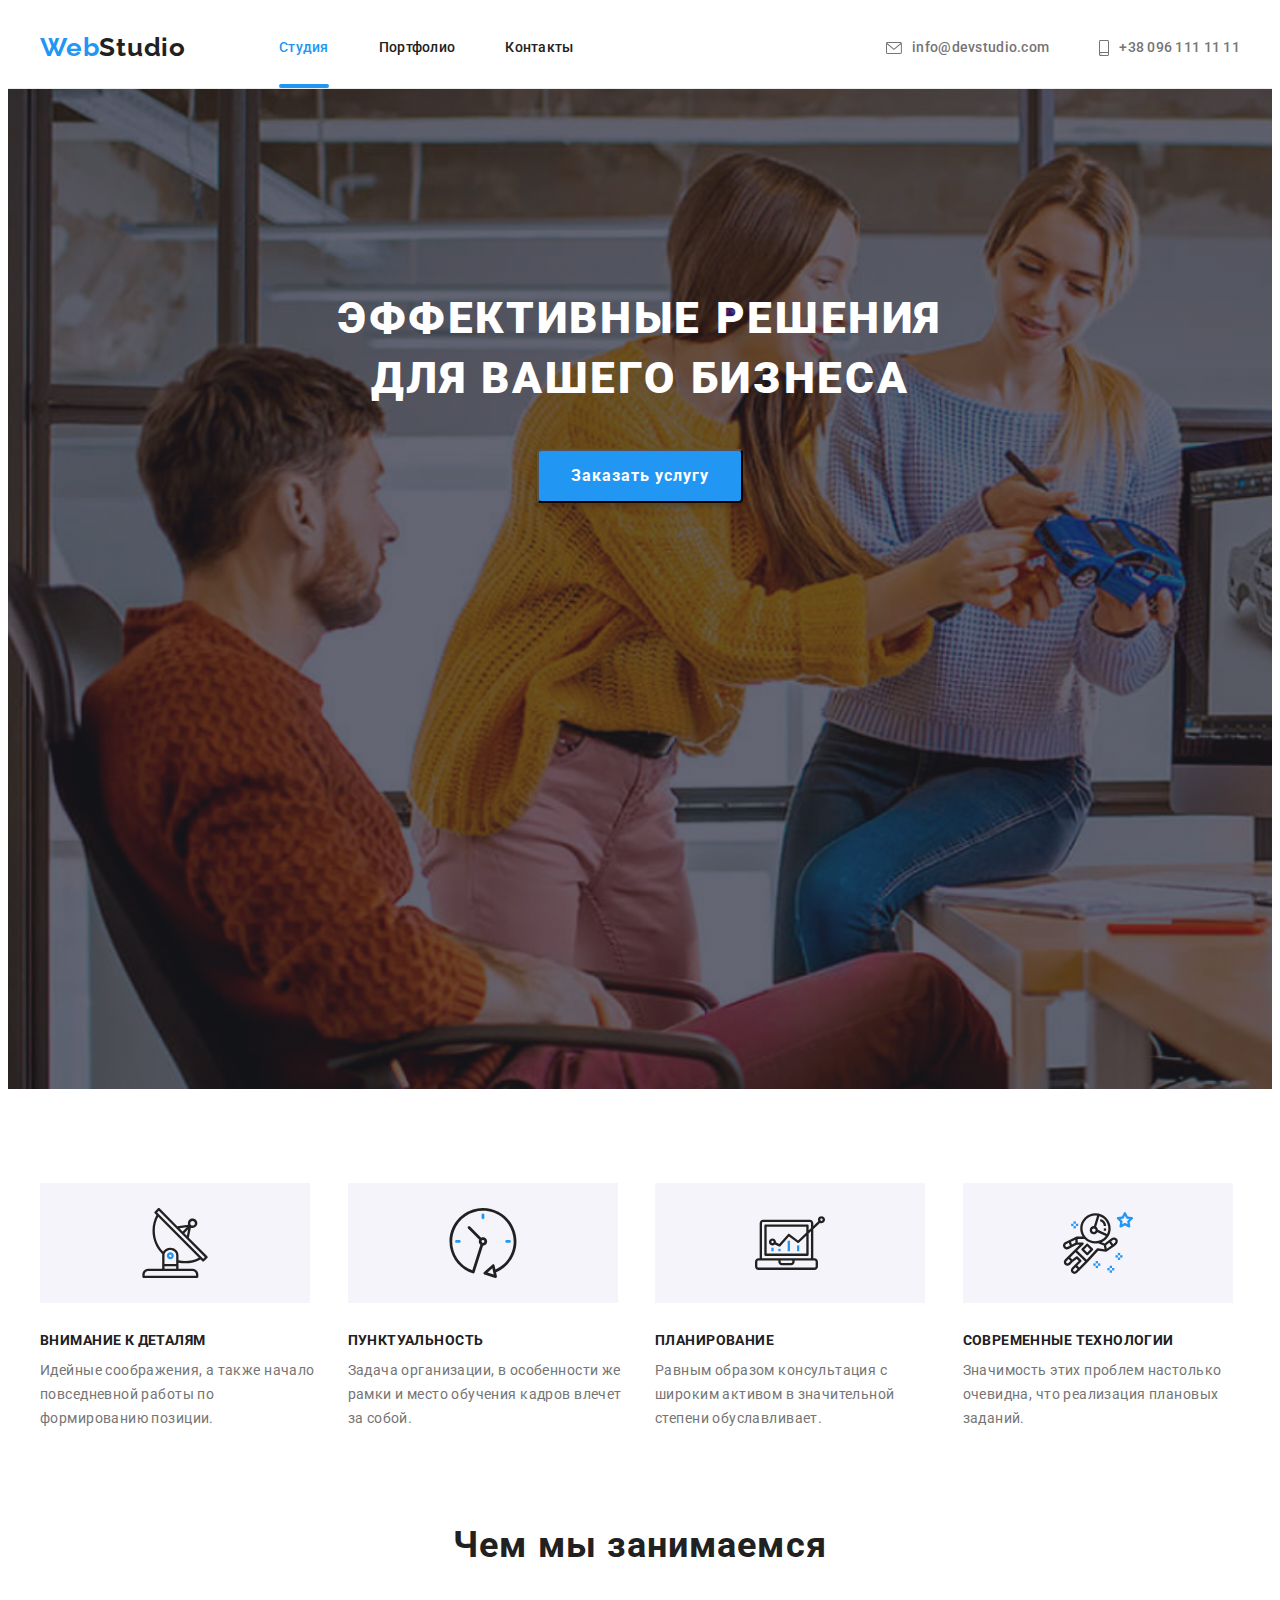
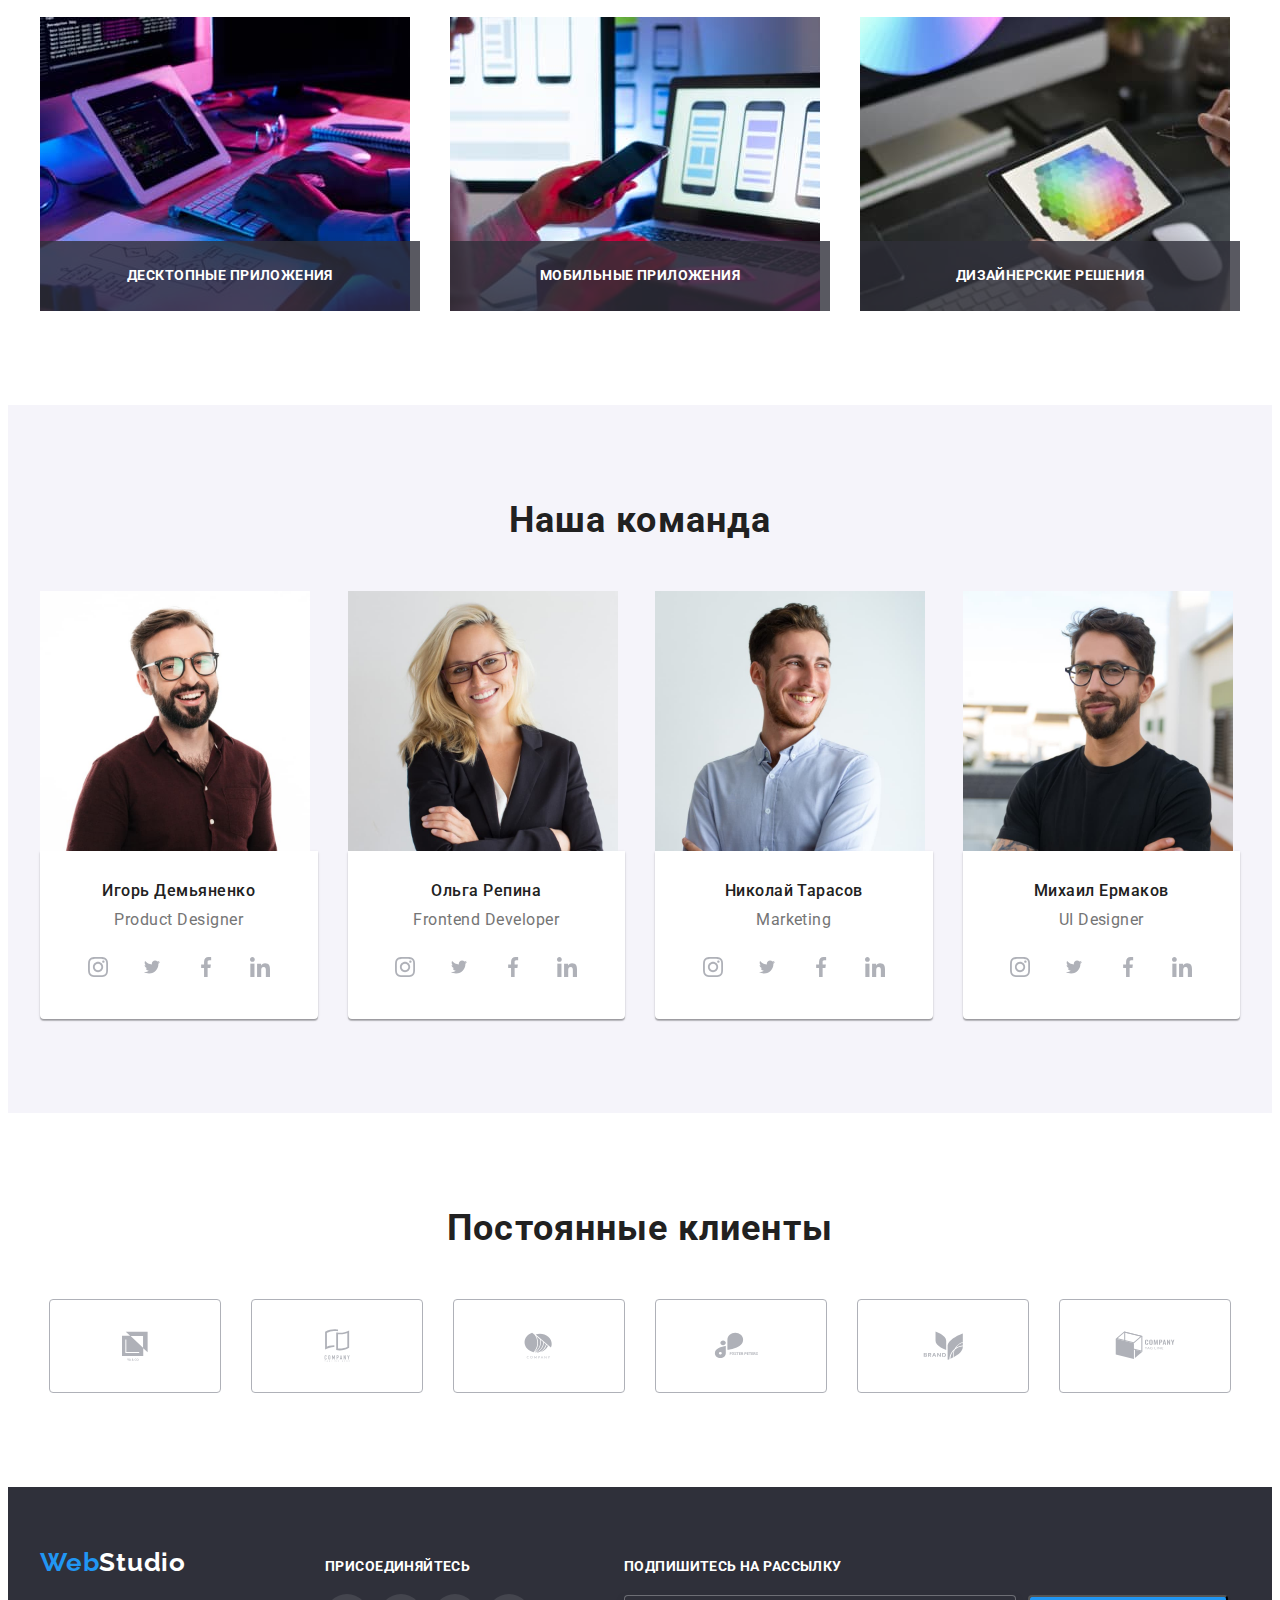
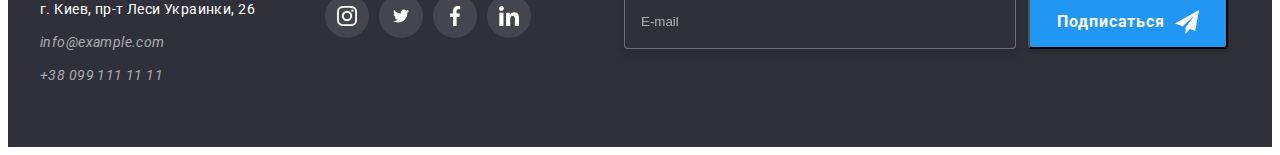
==== commit b13ecb97: "Добавляет рассылку в футере" ====
--- a/index.html
+++ b/index.html
@@ -379,18 +379,18 @@
                 </li>
             </ul>
         </div>
-        <div class="footer-mailing">
-            <h2 class="footer-mailing-title">Подпишитесь на рассылку</h2>
+        <form class="footer-mailing">
+            <b class="footer-mailing-action">Подпишитесь на рассылку</b>
             <div class="footer-mailing-form">
-                <label class="footer-mailing-label" for="mailing-input"></label>
-                <input class="footer-mailing-input" type="email" name="user-mailing" placeholder="E-mail" id="mailing-input">
-            <button class="footer-mailing-button" type="submit">Подписаться</button>
+            <input class="footer-mailing-input" type="email" name="user-mailing" placeholder="E-mail">
+            <button class="footer-mailing-button" type="submit">Подписаться
             <svg class="footer-mailing-button-icon" width="24" height="24">
                 <use href="./images/sprite.svg#icon-send"></use>
             </svg>
-        </div>
-        </div>
-    </div>
+        </button>
+        </div>
+        </div>
+    </form>
     </footer>
     <div class="backdrop is-hidden" data-modal>
         <div class="modal">
@@ -432,13 +432,12 @@
                     <span class="contact-form-label-span">Комментарий</span>                      
                     <textarea class="contact-form-message" name="user-message" placeholder="Введите текст"></textarea>
                 </label>
-                <input class="contact-form-checkbox" type="checkbox" name="user-policy" required>
-                <label>Соглашаюсь с рассылкой и принимаю <a class="contact-form-checkbox-link" href=>Условия договора</a></label>
+                <input class="contact-form-checkbox visually-hidden" type="checkbox" name="user-policy" id="checkbox-policy" required >
+                <label class="contact-form-checkbox-label" for="checkbox-policy">Соглашаюсь с рассылкой и принимаю&nbsp; <a class="contact-form-checkbox-link" href=>Условия договора</a></label>
                 <button class="contact-form-button" type="submit">Отправить</button>
             </form>
         </div>
     </div>
-    
 <script src="./js/modal.js"></script>
 </body>
 </html>
--- a/css/styles.css
+++ b/css/styles.css
@@ -702,7 +702,7 @@
     margin-left: 93px;
 }
 
-.footer-mailing-title {
+.footer-mailing-action {
 font-family: var(--main-font);
 font-weight: 700;
 font-size: 14px;
@@ -711,8 +711,62 @@
 text-transform: uppercase;
 
 color: #FFFFFF;
-
-}
+}
+
+.footer-mailing-form {
+    display: flex;
+    margin-top: 20px;
+}
+
+.footer-mailing-input {
+    min-width: 358px;
+    padding: 15px 16px;
+
+background-color: var(--accent-background);
+
+border: 1px solid rgba(255, 255, 255, 0.3);
+filter: drop-shadow(0px 4px 4px rgba(0, 0, 0, 0.15));
+border-radius: 4px;
+}
+
+.footer-mailing-input::placeholder {
+    color: rgba(255, 255, 255, 0.6);
+}
+
+
+.footer-mailing-button {
+    display: flex;
+    align-items: center;
+    justify-content: center;
+
+    margin-left: 12px;
+    min-width: 200px;
+    padding-top: 10px;
+    padding-bottom: 10px;
+
+background-color: var(--accent-color);
+box-shadow: 0px 4px 4px rgba(0, 0, 0, 0.15);
+border-radius: 4px;
+
+cursor: pointer;
+
+font-family: var(--main-font);
+font-weight: 700;
+font-size: 16px;
+line-height: 1.88;
+
+text-align: center;
+letter-spacing: 0.06em;
+
+color: #FFFFFF;
+
+}
+
+
+.footer-mailing-button-icon {
+    margin-left: 10px;
+}
+
 
 /* ==================/Footer Mailing================== */
 
@@ -913,6 +967,15 @@
      padding: 0;
 }
 
+.modal-close-button-icon {
+    transition: fill 250ms cubic-bezier(0.4, 0, 0.2, 1);
+}
+
+.modal-close-button:hover .modal-close-button-icon,
+.modal-close-button:focus .modal-close-button-icon{
+fill: var(--accent-color);
+}
+
 .backdrop.is-hidden {
     opacity: 0;
     visibility: hidden;
@@ -1010,10 +1073,89 @@
 transition: border-color 250ms cubic-bezier(0.4, 0, 0.2, 1);
 }
 
-
 .contact-form-message:focus {
     outline: none;
 border-color: var(--accent-color);
 }
 
+.contact-form-message::placeholder {
+color: rgba(117, 117, 117, 0.5);
+}
+
+
+.contact-form-checkbox-label {
+    display: flex;
+    align-items: center;
+
+font-family: var(--main-font);
+font-weight: 400;
+font-size: 14px;
+line-height: 1.71;
+
+letter-spacing: 0.03em;
+
+color: #757575;
+}
+
+
+.contact-form-checkbox-link {
+    color: var(--accent-color);
+}
+
+
+.contact-form-checkbox-label::before {
+    display: block;
+    width: 16px;
+    height: 15px;
+    border: 2px solid #212121;
+    border-radius: 2px;
+    cursor: pointer;
+    content: '';
+
+    margin-right: 7px;
+}
+
+
+/* Задать акцентный цвет before, у которого первый сосед сверху в состоянии checked */
+.contact-form-checkbox:checked + .contact-form-checkbox-label::before {
+background-color: var(--accent-color);
+background-image: url(../images/checkbox/check.svg);
+background-repeat: no-repeat;
+background-position: center;
+border-color: var(--accent-color);
+}
+
+.contact-form-checkbox:focus + .contact-form-checkbox-label::before {
+    border-color: var(--accent-color);
+}
+
+.contact-form-button {
+align-self: center;
+
+width: 200px;
+padding: 10px 55px;
+
+margin-top: 30px;
+
+background-color: var(--accent-color);
+box-shadow: 0px 4px 4px rgba(0, 0, 0, 0.15);
+border-radius: 4px;
+
+font-family: var(--main-font);
+font-weight: 700;
+font-size: 16px;
+line-height: 1.88;
+
+letter-spacing: 0.06em;
+
+color: #FFFFFF;
+
+cursor: pointer;
+}
+
+.contact-form-button:hover,
+.contact-form-button:focus {
+background-color: #188CE8;
+}
+
 /* ==================/Contact Form================== */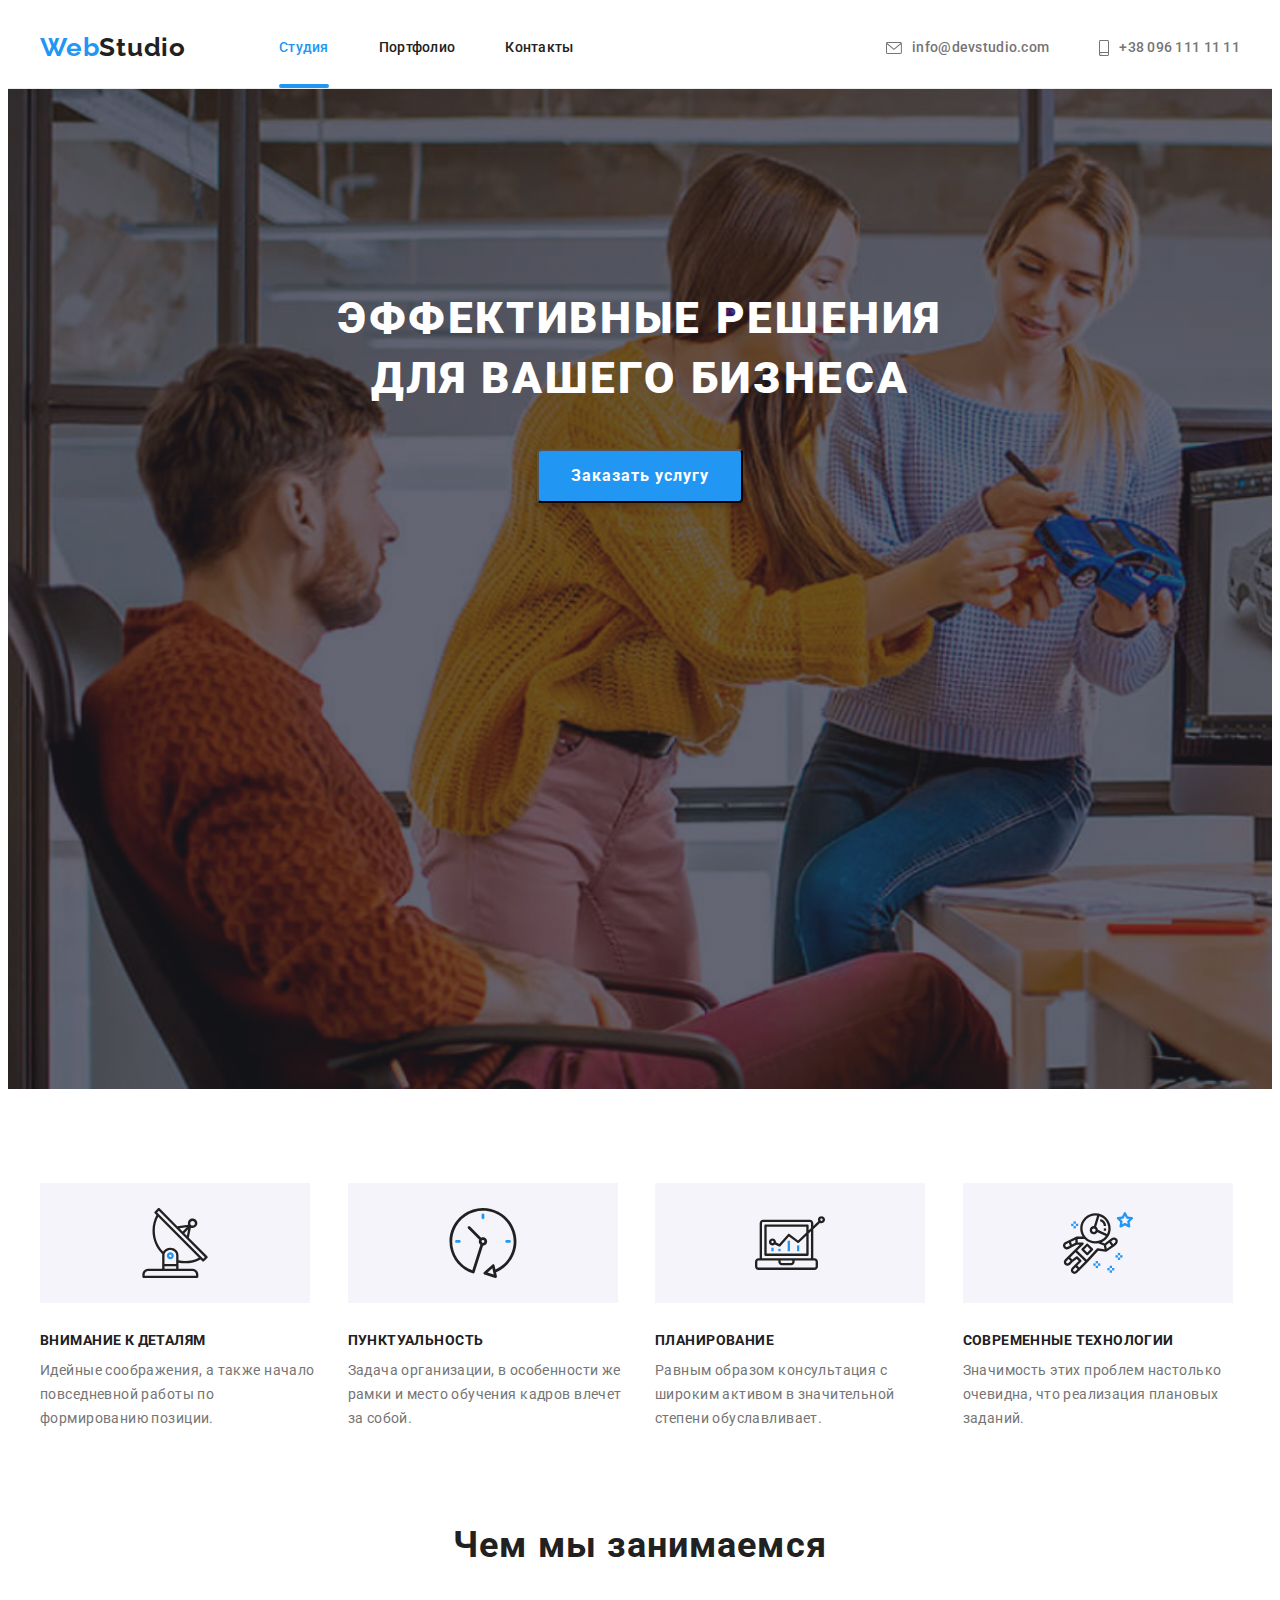
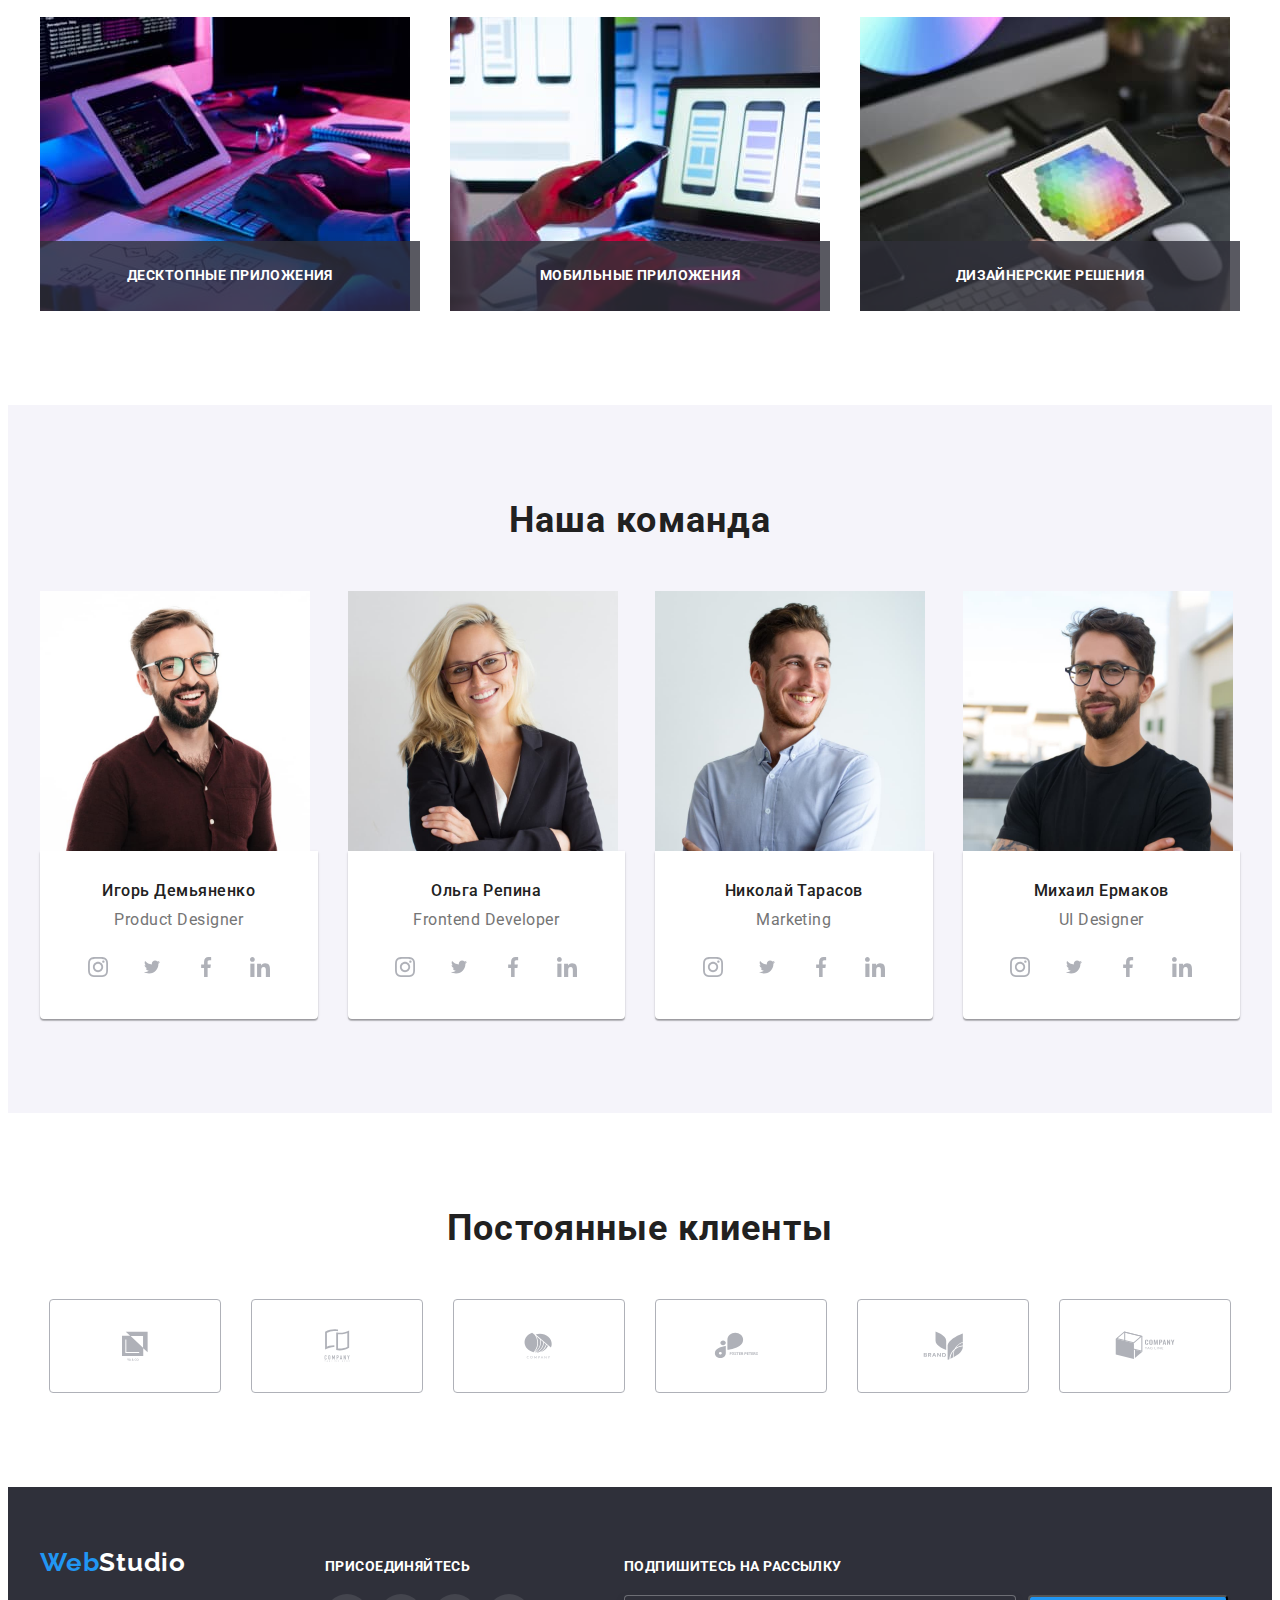
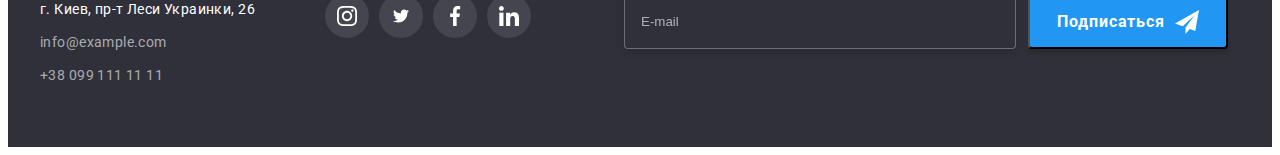
==== commit 1c5ad90d: "Добавляет доработку" ====
--- a/index.html
+++ b/index.html
@@ -389,8 +389,8 @@
             </svg>
         </button>
         </div>
-        </div>
     </form>
+        </div>
     </footer>
     <div class="backdrop is-hidden" data-modal>
         <div class="modal">
@@ -401,39 +401,31 @@
             </button>
             <form class="contact-form">
                 <b class="contact-form-action">Оставьте свои данные, мы вам перезвоним</b>
-                <label class="contact-form-label">
-                    <span class="contact-form-label-span">Имя</span>   
-                    <div class="contact-form-input-wrapper">
-                        <input class="contact-form-input" type="text" required name="user-name" minlength="2">
-                        <svg class="contact-form-input-icon" width="18" height="18">
-                            <use href="./images/sprite.svg#name-input-icon"></use>
-                        </svg>  
-                    </div>       
-                </label>
-                <label class="contact-form-label">
-                    <span class="contact-form-label-span">Телефон</span>     
-                    <div class="contact-form-input-wrapper">
-                        <input class="contact-form-input" type="tel" required name="user-phone-number" pattern="[0-9]{3}-[0-9]{3}-[0-9]{2}-[0-9]{2}" title="xxx-xxx-xx-xx">
+                <div class="contact-form-input-wrapper">
+                    <label class="contact-form-label" for="name">Имя</label> 
+                    <input class="contact-form-input" type="text" required name="user-name" minlength="2" id="name">
+                    <svg class="contact-form-input-icon" width="18" height="18">
+                        <use href="./images/sprite.svg#name-input-icon"></use>
+                    </svg>  
+                </div>
+                <div class="contact-form-input-wrapper">
+                    <label class="contact-form-label" for="tel">Телефон</label> 
+                        <input class="contact-form-input" type="tel" id="tel" required name="user-phone-number" pattern="[0-9]{3}-[0-9]{3}-[0-9]{2}-[0-9]{2}" title="xxx-xxx-xx-xx">
                         <svg class="contact-form-input-icon" width="18" height="18">
                             <use href="./images/sprite.svg#phone-input-icon"></use>
                         </svg>
-                    </div>
-                </label>
-                <label class="contact-form-label">
-                    <span class="contact-form-label-span">Почта</span>  
-                    <div class="contact-form-input-wrapper">
-                        <input class="contact-form-input" type="email" required name="user-mail">
+                </div>
+            <div class="contact-form-input-wrapper">
+                <label class="contact-form-label" for="mail">Почта</label> 
+                <input class="contact-form-input" type="email" required name="user-mail" id="mail">
                         <svg class="contact-form-input-icon" width="18" height="18">
                             <use href="./images/sprite.svg#email-input-icon"></use>
-                        </svg>
-                    </div>          
-                </label>
-                <label class="contact-form-label">
-                    <span class="contact-form-label-span">Комментарий</span>                      
-                    <textarea class="contact-form-message" name="user-message" placeholder="Введите текст"></textarea>
-                </label>
+                        </svg>        
+            </div>  
+                <label class="contact-form-label" for="comments">Комментарий</label>
+                    <textarea class="contact-form-message" name="user-message" id="comments" placeholder="Введите текст"></textarea>
                 <input class="contact-form-checkbox visually-hidden" type="checkbox" name="user-policy" id="checkbox-policy" required >
-                <label class="contact-form-checkbox-label" for="checkbox-policy">Соглашаюсь с рассылкой и принимаю&nbsp; <a class="contact-form-checkbox-link" href=>Условия договора</a></label>
+                <label class="contact-form-checkbox-label" for="checkbox-policy">Соглашаюсь с рассылкой и принимаю&nbsp; <a class="contact-form-checkbox-link" href="">Условия договора</a></label>
                 <button class="contact-form-button" type="submit">Отправить</button>
             </form>
         </div>
--- a/css/styles.css
+++ b/css/styles.css
@@ -620,6 +620,7 @@
 }
 
 .footer-list-link {
+font-style: normal;
 font-weight: 400;
 font-size: 14px;
 line-height: 1.71;
@@ -727,6 +728,8 @@
 border: 1px solid rgba(255, 255, 255, 0.3);
 filter: drop-shadow(0px 4px 4px rgba(0, 0, 0, 0.15));
 border-radius: 4px;
+
+color: #FFFFFF;
 }
 
 .footer-mailing-input::placeholder {
@@ -759,7 +762,6 @@
 letter-spacing: 0.06em;
 
 color: #FFFFFF;
-
 }
 
 
@@ -1005,13 +1007,17 @@
 color: #212121;
 }
 
+
+.contact-form-input-wrapper {
+    position: relative;
+    display: flex;
+    flex-direction: column;
+    margin-bottom: 10px;
+}
+
+
 /* Марджин задаем соседним элементам */
 .contact-form-label {
-margin-bottom: 10px;
-position: relative;
-}
-
-.contact-form-label-span {
 font-family: var(--main-font);
 font-weight: 400;
 font-size: 12px;
@@ -1019,16 +1025,15 @@
 
 letter-spacing: 0.01em;
 
+margin-bottom: 4px;
+
 color: #757575;
 }
 
-.contact-form-input-wrapper {
-    position: relative;
-}
 
 .contact-form-input {
 width: 100%;
-height: 40px;
+height: 40px; 
 
 padding-left: 42px;
 
@@ -1045,11 +1050,11 @@
 
 .contact-form-input-icon {
     position: absolute;
-    top: 50%;
+    display: inline-block;
+    top: 70%;
     left: 12px;
-    transform: translateY(-50%);
-    display: block;
-
+    transform: translateY(-70%);
+    
     transition: fill 250ms cubic-bezier(0.4, 0, 0.2, 1);
 }
 
@@ -1071,6 +1076,7 @@
 resize: none;
 
 transition: border-color 250ms cubic-bezier(0.4, 0, 0.2, 1);
+
 }
 
 .contact-form-message:focus {
@@ -1082,15 +1088,21 @@
 color: rgba(117, 117, 117, 0.5);
 }
 
+.contact-form-checkbox {
+    color:#FFFFFF;
+}
 
 .contact-form-checkbox-label {
-    display: flex;
-    align-items: center;
+display: flex;
+justify-content: center;
+align-items: center;
 
 font-family: var(--main-font);
 font-weight: 400;
 font-size: 14px;
 line-height: 1.71;
+
+margin-top: 20px;
 
 letter-spacing: 0.03em;
 
